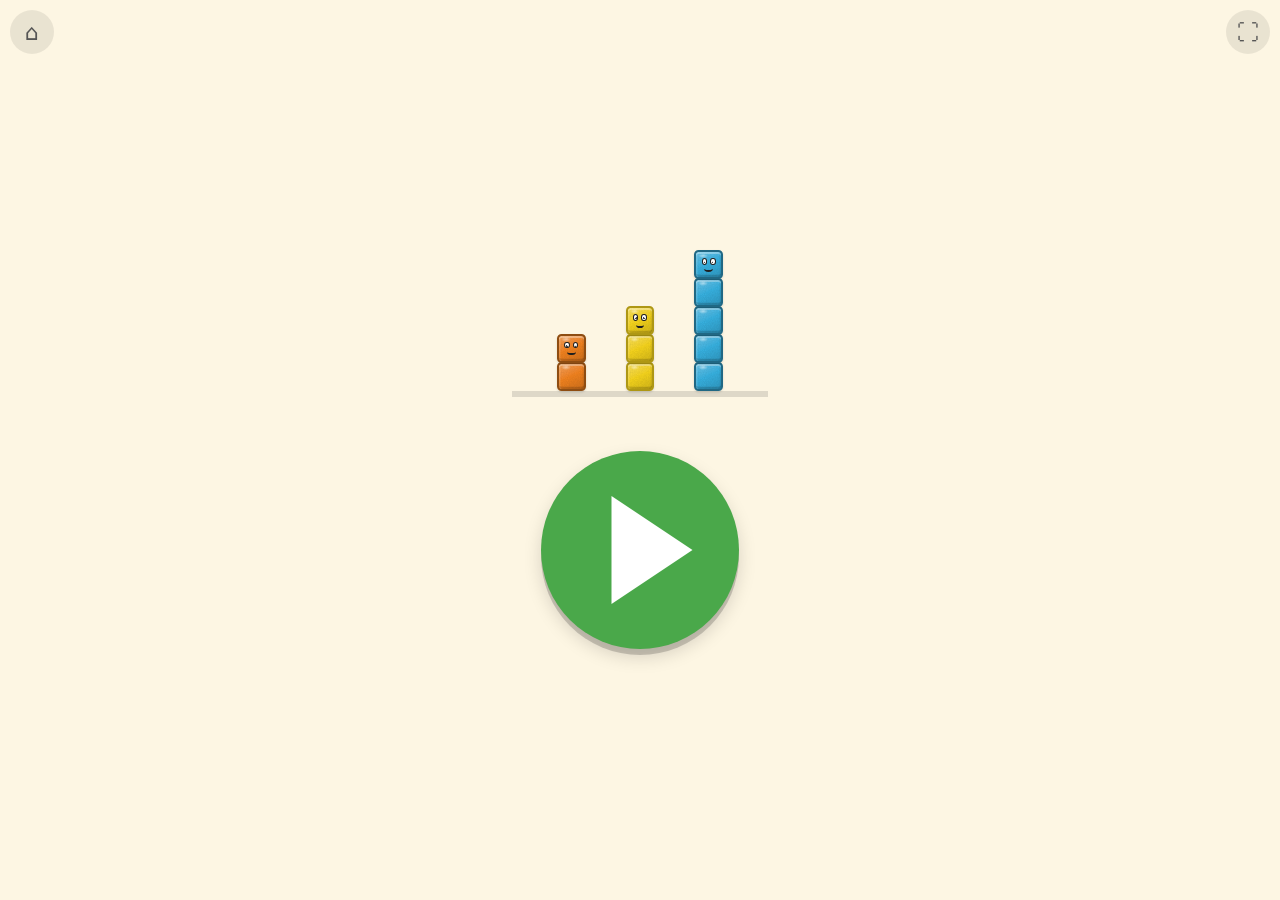
==== add-up/index.html @ dce66f4c "Add up game" ====
<!doctype html>
<html lang="en">
<head>
  <meta charset="utf-8">
  <meta name="viewport" content="width=device-width, initial-scale=1, maximum-scale=1, user-scalable=no">
  <title>Add Up</title>
  <link rel="preconnect" href="https://fonts.googleapis.com">
  <link href="https://fonts.googleapis.com/css2?family=Fredoka:wght@500;700&display=swap" rel="stylesheet">
  <link rel="stylesheet" href="../shared/base.css">
  <link rel="stylesheet" href="../shared/blocks.css">
  <style>
    .app {
      height: 100%;
      display: grid;
      grid-template-rows: 1fr auto;
      padding: 2vmin 3vmin 3vmin;
      min-height: 0;
    }

    /* ---------- Stage: speaker on the left, the sum in the middle ---------- */
    .stage {
      display: grid;
      grid-template-columns: 20vmin 1fr;
      align-items: center;
      min-height: 0;
    }
    .replay {
      width: 16vmin;
      height: 16vmin;
      border-radius: 50%;
      background: #f5841f;
      box-shadow: 0 6px 0 rgba(0,0,0,0.18), 0 8px 18px rgba(0,0,0,0.15);
      display: flex;
      align-items: center;
      justify-content: center;
      transition: transform 0.08s;
    }
    .replay:active { transform: translateY(4px); box-shadow: 0 2px 0 rgba(0,0,0,0.18); }
    .replay svg { width: 55%; height: 55%; fill: white; }
    .replay.pulse { animation: pulse 1.2s ease-in-out infinite; }

    /* A + B = ?   Each operand is a slot: its tower above, its numeral below. */
    .eq {
      height: 100%;
      min-height: 0;
      display: flex;
      align-items: stretch;
      justify-content: center;
      gap: 3vmin;
      padding-top: 2vmin;
    }
    .slot {
      display: flex;
      flex-direction: column;
      align-items: center;
      justify-content: flex-end;
      min-width: 14vmin;
    }
    .slot .tower {
      border-bottom: 5px solid rgba(0,0,0,0.12);
      transform-origin: bottom center;
    }
    .slot .tower.celebrate { animation: wiggle 0.7s ease-in-out; }
    .slot .tower.celebrate .mouth { height: 22%; background: var(--ink); }
    .slot .n {
      --c: #999;
      font-size: 10vmin;
      font-weight: 700;
      line-height: 1;
      margin-top: 1.2vmin;
      color: var(--c);
      -webkit-text-stroke: 0.35vmin rgba(0,0,0,0.4);
    }
    .op {
      align-self: center;
      font-size: 12vmin;
      font-weight: 700;
      color: #9a9a9a;
      line-height: 1;
      transition: opacity 0.3s;
    }
    .gone { visibility: hidden; }
    .answer {
      align-self: center;
      width: 20vmin;
      height: 20vmin;
      border-radius: 4vmin;
      border: 1vmin dashed rgba(0,0,0,0.25);
      display: flex;
      align-items: center;
      justify-content: center;
      font-size: 13vmin;
      font-weight: 700;
      color: #b5b5b5;
    }
    .answer.solved {
      --c: #999;
      border-style: solid;
      border-color: var(--c);
      background: white;
      color: var(--c);
      -webkit-text-stroke: 0.35vmin rgba(0,0,0,0.4);
      animation: found 0.55s cubic-bezier(.3,1.6,.5,1);
    }

    /* Level 3, numbers only: big numerals, towers hidden until a hint. */
    .eq.numerals:not(.reveal) .slot .tower { display: none; }
    .eq.numerals:not(.reveal) .slot { justify-content: center; }
    .eq.numerals:not(.reveal) .slot .n { font-size: 26vmin; margin-top: 0; }

    /* Take-away: the number taken away is a numeral only, centred like the signs. */
    .eq.take #slotB { justify-content: center; }
    .eq.take #slotB .tower { display: none; }
    .eq.take #slotB .n { font-size: 16vmin; margin-top: 0; }

    /* Take-away: the blocks that leave turn into dashed ghosts. */
    .slot .block.ghost {
      border: 3px dashed rgba(0,0,0,0.25);
      background: transparent;
      box-shadow: none;
    }
    .slot .block.ghost::before { display: none; }
    .slot .block.leaving { animation: pop-off 0.32s ease-in; }

    /* ---------- Answer tiles ---------- */
    .tiles {
      display: flex;
      gap: 3vmin;
      justify-content: center;
      padding-top: 2vmin;
    }
    .tile {
      --c: #999;
      width: 19vmin;
      height: 19vmin;
      border-radius: 3.5vmin;
      background: var(--c);
      border: 1vmin solid transparent;
      color: white;
      font-size: 12vmin;
      font-weight: 700;
      line-height: 1;
      text-shadow: 0 0.5vmin 0 rgba(0,0,0,0.3);
      box-shadow: 0 1vmin 0 rgba(0,0,0,0.18), 0 1.2vmin 2.4vmin rgba(0,0,0,0.12);
      display: flex;
      align-items: center;
      justify-content: center;
      transition: transform 0.12s, opacity 0.4s, box-shadow 0.12s;
    }
    .tile:active { transform: translateY(0.6vmin); box-shadow: 0 0.4vmin 0 rgba(0,0,0,0.18); }
    .tile.light { color: #333; text-shadow: 0 0.3vmin 0 rgba(255,255,255,0.6); }
    .tile.teen { background: #f7f7f7; }
    .tile.rainbow { background: linear-gradient(135deg,#e4322b,#f5841f,#f9d71c,#4aa84a,#37b3e3,#5c3ba6,#9b4dcf); }
    .tile.wrong { animation: shake 0.45s ease-in-out; }
    .tile.dim { opacity: 0.25; pointer-events: none; }
    .tile.nudge { animation: nudge 0.9s ease-in-out infinite; }
    .tile.right { animation: found 0.55s cubic-bezier(.3,1.6,.5,1) forwards; pointer-events: none; }
    .tiles.locked .tile { pointer-events: none; }

    /* ---------- Start / end-of-set overlay ---------- */
    .party {
      position: fixed;
      inset: 0;
      background: var(--bg);
      display: none;
      flex-direction: column;
      align-items: center;
      justify-content: center;
      gap: 6vmin;
      z-index: 20;
    }
    .party.show { display: flex; }
    .party .lineup {
      display: flex;
      align-items: flex-end;
      gap: 2.5vmin;
      border-bottom: 6px solid rgba(0,0,0,0.12);
      padding: 0 4vmin;
      max-width: 94vw;
    }
    .party .lineup .tower { animation: hop 0.9s ease-in-out infinite; transform-origin: bottom center; }
    .play {
      width: 22vmin;
      height: 22vmin;
      border-radius: 50%;
      background: #4aa84a;
      box-shadow: 0 6px 0 rgba(0,0,0,0.18), 0 8px 18px rgba(0,0,0,0.15);
      position: relative;
    }
    .play::after {
      content: '';
      position: absolute;
      left: 56%;
      top: 50%;
      transform: translate(-50%, -50%);
      border-left: 9vmin solid white;
      border-top: 6vmin solid transparent;
      border-bottom: 6vmin solid transparent;
    }
    .play:active { transform: translateY(4px); box-shadow: 0 2px 0 rgba(0,0,0,0.18); }

    @keyframes found {
      0%   { transform: scale(1); }
      45%  { transform: scale(1.2) rotate(-3deg); }
      70%  { transform: scale(1.05) rotate(2deg); }
      100% { transform: scale(1.08) rotate(0); }
    }
    @keyframes shake {
      0%, 100% { transform: translateX(0); }
      20% { transform: translateX(-2vmin) rotate(-3deg); }
      40% { transform: translateX(2vmin) rotate(3deg); }
      60% { transform: translateX(-1.5vmin) rotate(-2deg); }
      80% { transform: translateX(1.5vmin) rotate(2deg); }
    }
    @keyframes nudge {
      0%, 100% { transform: translateY(0) scale(1); }
      50% { transform: translateY(-1.5vmin) scale(1.04); }
    }
    @keyframes pulse {
      0%, 100% { transform: scale(1); }
      50% { transform: scale(1.08); }
    }
    @keyframes wiggle {
      0%, 100% { transform: rotate(0); }
      20% { transform: rotate(-4deg) translateY(-6px); }
      40% { transform: rotate(4deg) translateY(-10px); }
      60% { transform: rotate(-3deg) translateY(-6px); }
      80% { transform: rotate(3deg) translateY(-2px); }
    }
    @keyframes hop {
      0%, 100% { transform: translateY(0); }
      30% { transform: translateY(-2vmin) scaleY(1.05); }
      50% { transform: translateY(0) scaleY(0.95); }
    }
    @keyframes pop-off {
      0%   { transform: translateY(0) scale(1); opacity: 1; }
      100% { transform: translateY(calc(var(--b) * -0.8)) scale(0.4); opacity: 0; }
    }

    @media (orientation: portrait) {
      .stage { grid-template-columns: 1fr; grid-template-rows: auto 1fr; justify-items: center; }
      .tiles { flex-wrap: wrap; }
    }
  </style>
</head>
<body>
  <a class="corner-btn home" href="../index.html" aria-label="Home">&#8962;</a>
  <button class="corner-btn fullscreen" id="fsBtn" aria-label="Fullscreen">&#x26F6;</button>

  <div class="app">
    <div class="stage">
      <button class="replay" id="replayBtn" aria-label="Say it again">
        <svg viewBox="0 0 24 24" aria-hidden="true">
          <path d="M3 9v6h4l5 4V5L7 9H3zm13.5 3c0-1.8-1-3.3-2.5-4v8c1.5-.7 2.5-2.2 2.5-4zM14 3.2v2.1c2.9.9 5 3.5 5 6.7s-2.1 5.8-5 6.7v2.1c4-.9 7-4.5 7-8.8s-3-7.9-7-8.8z"/>
        </svg>
      </button>
      <div class="eq" id="eq">
        <div class="slot" id="slotA"><div class="tower" id="towerA"></div><div class="n" id="nA"></div></div>
        <div class="op" id="op">+</div>
        <div class="slot" id="slotB"><div class="tower" id="towerB"></div><div class="n" id="nB"></div></div>
        <div class="op" id="eqSign">=</div>
        <div class="answer" id="answer">?</div>
      </div>
    </div>
    <div class="tiles" id="tiles"></div>
  </div>

  <div class="party" id="party">
    <div class="lineup" id="lineup"></div>
    <button class="play" id="playBtn" aria-label="Play"></button>
  </div>

  <script src="../shared/blocks.js"></script>
  <script src="../shared/audio.js"></script>
  <script src="../shared/progress.js"></script>
  <script src="../shared/tap.js"></script>
  <script src="../shared/fx.js"></script>
  <script src="../shared/count.js"></script>
  <script>
    (function () {
      const GAME = 'add-up';
      const MAX_LEVEL = 4;
      const CLEAN_ROUNDS_TO_ADVANCE = 5;
      const ROUNDS_PER_SET = 5;
      const IDLE_MS = 10000;
      const CHEERS = ['Yes!', 'Hooray!', "That's it!", 'Wow!', 'Super!', 'You got it!'];

      const $ = id => document.getElementById(id);
      const eqEl = $('eq'), towerA = $('towerA'), towerB = $('towerB'), nA = $('nA'), nB = $('nB');
      const slotB = $('slotB'), opEl = $('op'), answerEl = $('answer');
      const tilesEl = $('tiles'), replayBtn = $('replayBtn');
      const partyEl = $('party'), lineupEl = $('lineup'), playBtn = $('playBtn');
      const params = new URLSearchParams(location.search);
      // Dev conveniences: ?level=3 forces a level; ?demo=fresh|hint|done|party freezes a state.
      const demo = params.get('demo');
      const forcedLevel = parseInt(params.get('level'), 10);

      // Levels: 1 add, totals to 10, with blocks   2 add, totals 11-20, with blocks
      //         3 add, totals to 10, numbers only   4 take away, from up to 10
      let level = 1;
      let a = 0, b = 0, answer = 0;
      let lastKey = '';
      let locked = true;
      let wrongTaps = 0;
      let roundsDone = 0;
      let solved = [];
      let runId = 0;
      let promptId = 0;
      let idleTimer = null;
      let idleRepeats = 0;

      const W = n => Blocks.WORDS[n];
      const isTake = () => level === 4;

      // ---- Problems ----
      function problemPool(lvl) {
        const pool = [];
        if (lvl === 1 || lvl === 3) {
          for (let x = 1; x <= 9; x++) for (let y = 1; x + y <= 10; y++) pool.push(x + '+' + y);
        } else if (lvl === 2) {
          for (let x = 2; x <= 10; x++) for (let y = 1; y <= 10; y++) if (x + y >= 11 && x + y <= 20) pool.push(x + '+' + y);
        } else {
          for (let x = 3; x <= 10; x++) for (let y = 1; y < x; y++) pool.push(x + '-' + y);
        }
        return pool;
      }

      function planRound() {
        level = Number.isFinite(forcedLevel) ? forcedLevel : Progress.getLevel(GAME);
        level = Math.max(1, Math.min(MAX_LEVEL, level));
        // A shuffled bag: every problem comes up once before any repeats.
        const key = Progress.pickTarget(problemPool(level), lastKey, () => 1);
        lastKey = key;
        const take = key.indexOf('-') > 0;
        const [x, y] = key.split(take ? '-' : '+').map(Number);
        a = x; b = y;
        answer = take ? a - b : a + b;
      }

      function shuffle(arr) {
        for (let i = arr.length - 1; i > 0; i--) {
          const j = Math.floor(Math.random() * (i + 1));
          [arr[i], arr[j]] = [arr[j], arr[i]];
        }
        return arr;
      }

      // Distractors: a neighbour of the answer, the classic slip of answering
      // with one of the numbers in the question, then random fill.
      function pickChoices() {
        const top = level === 2 ? 20 : 10;
        const ok = n => n >= 1 && n <= top && n !== answer;
        const picks = new Set();
        const nb = shuffle([answer - 1, answer + 1].filter(ok));
        if (nb.length) picks.add(nb[0]);
        const slip = shuffle([a, b].filter(ok));
        if (slip.length) picks.add(slip[0]);
        const lo = Math.max(1, answer - 4), hi = Math.min(top, answer + 4);
        const fill = [];
        for (let i = lo; i <= hi; i++) if (ok(i) && !picks.has(i)) fill.push(i);
        shuffle(fill).forEach(n => { if (picks.size < 3) picks.add(n); });
        for (let i = 1; picks.size < 3 && i <= top; i++) if (ok(i)) picks.add(i);
        return shuffle([answer, ...picks]);
      }

      // ---- Speech ----
      function questionText() {
        return isTake()
          ? W(a) + ' take away ' + W(b) + '. How many are left?'
          : W(a) + ' and ' + W(b) + ' make how many?';
      }
      function answerText() {
        return isTake()
          ? W(a) + ' take away ' + W(b) + ' is ' + W(answer) + '!'
          : W(a) + ' and ' + W(b) + ' make ' + Blocks.phrase(answer);
      }

      function prompt(prefix, text) {
        const id = ++promptId;
        replayBtn.classList.add('pulse');
        GameAudio.say((prefix || '') + (text || questionText()), {
          onEnd: () => { if (id === promptId) replayBtn.classList.remove('pulse'); }
        });
        armIdle();
      }

      function armIdle() {
        clearTimeout(idleTimer);
        if (locked) return;
        idleTimer = setTimeout(() => {
          if (locked || idleRepeats >= 3) return;
          idleRepeats++;
          if (idleRepeats >= 2) helpMore();
          else prompt();
        }, IDLE_MS);
      }

      // ---- Drawing ----
      function setNumeral(el, n) {
        el.textContent = n;
        el.style.setProperty('--c', n === 10 ? '#8c8c8c' : n > 10 ? Blocks.onesColor(n) || '#8c8c8c' : Blocks.numberColor(n));
      }

      // One block size for the whole round, so nothing jumps when towers merge.
      function fitBlocks() {
        const tallest = isTake() ? a : Math.min(answer, 10);
        const room = eqEl.clientHeight - nA.offsetHeight - 40;
        const width = eqEl.clientWidth / 9;
        const size = Math.max(14, Math.min(room / (tallest + 0.6), width, 64));
        eqEl.style.setProperty('--b', size + 'px');
      }

      // Take-away: draw `total` blocks in total's colours, the top ones as ghosts.
      function renderWithGhosts(el, total, keep) {
        el.innerHTML = '';
        const col = document.createElement('div');
        col.className = 'col';
        for (let r = 0; r < total; r++) {
          const block = document.createElement('div');
          block.className = 'block';
          if (r < keep) {
            const c = Blocks.blockColor(total, r);
            block.style.setProperty('--c', c);
            if (Blocks.isLight(c)) block.classList.add('light');
            if (r === keep - 1) block.appendChild(makeFace());
          } else {
            block.classList.add('ghost');
          }
          col.appendChild(block);
        }
        el.appendChild(col);
      }

      function makeFace() {
        const face = document.createElement('div');
        face.className = 'face';
        face.innerHTML =
          '<div class="eye left"><div class="pupil"></div></div>' +
          '<div class="eye right"><div class="pupil"></div></div>' +
          '<div class="mouth"></div>';
        return face;
      }

      function styleTile(tile, n) {
        tile.className = 'tile';
        if (n === 7) tile.classList.add('rainbow');
        else if (n > 10) {
          tile.classList.add('teen', 'light');
          tile.style.borderColor = n === 20 ? '#8c8c8c' : Blocks.numberColor(n - 10);
        } else {
          const c = Blocks.numberColor(n);
          tile.style.setProperty('--c', c);
          if (Blocks.isLight(c)) tile.classList.add('light');
        }
      }

      function renderTiles() {
        tilesEl.innerHTML = '';
        tilesEl.classList.remove('locked');
        pickChoices().forEach(n => {
          const tile = document.createElement('button');
          styleTile(tile, n);
          tile.textContent = n;
          tile.dataset.n = n;
          Tap.on(tile, () => { GameAudio.unlock(); onTap(tile, n); });
          tilesEl.appendChild(tile);
        });
      }

      function lockTiles(on) {
        locked = on;
        tilesEl.classList.toggle('locked', on);
      }

      // ---- Round flow ----
      function newRound(prefix) {
        const run = ++runId;
        planRound();
        wrongTaps = 0;
        idleRepeats = 0;
        clearTimeout(idleTimer);

        // reset the stage
        [slotB, opEl].forEach(el => el.classList.remove('gone'));
        towerB.getAnimations().forEach(an => an.cancel());
        eqEl.classList.toggle('numerals', level === 3);
        eqEl.classList.toggle('take', isTake());
        eqEl.classList.remove('reveal');
        opEl.textContent = isTake() ? '−' : '+';
        answerEl.className = 'answer';
        answerEl.textContent = '?';
        setNumeral(nA, a);
        setNumeral(nB, b);
        fitBlocks();
        Blocks.render(towerA, a);
        if (isTake()) {
          towerB.innerHTML = '';              // the number taken away is shown as a numeral only
        } else {
          Blocks.render(towerB, b);
        }
        renderTiles();

        if (!isTake()) {
          lockTiles(false);
          prompt(prefix);
          return;
        }

        // Take-away: say it, then the blocks leave one at a time while she counts them off.
        lockTiles(true);
        GameAudio.say((prefix || '') + W(a) + '. Take away ' + W(b) + '!', {
          onDone: () => takeAwayStep(run, 1)
        });
      }

      function takeAwayStep(run, i) {
        if (run !== runId) return;
        if (i > b) {
          setTimeout(() => {
            if (run !== runId) return;
            lockTiles(false);
            prompt('', 'How many are left?');
          }, 300);
          return;
        }
        const blocks = towerA.querySelectorAll('.block');
        const leaving = blocks[a - i];
        leaving.classList.add('leaving');
        GameAudio.unpop(a - i);
        setTimeout(() => {
          if (run !== runId) return;
          renderWithGhosts(towerA, a, a - i);
          GameAudio.say(W(i), { onDone: () => setTimeout(() => takeAwayStep(run, i + 1), 150) });
        }, 300);
      }

      // ---- Answers ----
      function onTap(tile, n) {
        if (locked) return;
        clearTimeout(idleTimer);

        if (n === answer) {
          lockTiles(true);
          const run = ++runId;
          promptId++;
          replayBtn.classList.remove('pulse');
          tile.classList.add('right');
          tilesEl.querySelectorAll('.tile').forEach(t => { if (t !== tile) t.classList.add('dim'); });
          Progress.recordLevelRound(GAME, wrongTaps === 0, CLEAN_ROUNDS_TO_ADVANCE, MAX_LEVEL);
          solved.push(answer);
          if (isTake()) finishTake(run);
          else merge(run);
          return;
        }

        wrongTaps++;
        tile.classList.remove('wrong');
        void tile.offsetWidth;
        tile.classList.add('wrong');
        const fadeRun = runId;
        setTimeout(() => { if (fadeRun === runId) tile.classList.add('dim'); }, 450);
        GameAudio.nope();

        if (wrongTaps === 1) {
          if (level === 3) {
            eqEl.classList.add('reveal');      // numbers only: show the blocks behind them
            fitBlocks();
            prompt("That's " + W(n) + '. Look at the blocks! ');
          } else {
            prompt("That's " + W(n) + '. Count the blocks! ');
          }
        } else {
          helpMore("That's " + W(n) + ". Let's count!");
        }
      }

      // Count the blocks together, then point at the answer.
      function helpMore(intro) {
        if (level === 3) { eqEl.classList.add('reveal'); fitBlocks(); }
        const run = runId;
        lockTiles(true);
        clearTimeout(idleTimer);
        const blocks = isTake()
          ? towerA.querySelectorAll('.block:not(.ghost)')
          : Array.from(towerA.querySelectorAll('.block')).concat(Array.from(towerB.querySelectorAll('.block')));
        const go = () => Count.along(blocks, {
          alive: () => run === runId,
          onDone: () => {
            lockTiles(false);
            const t = tilesEl.querySelector('[data-n="' + answer + '"]');
            if (t) t.classList.add('nudge');
            prompt('', 'Find ' + W(answer) + '!');
          }
        });
        if (intro) GameAudio.say(intro, { onDone: () => { if (run === runId) go(); } });
        else go();
      }

      // The Numberblocks moment: B hops onto A and they become one number.
      function merge(run) {
        if (level === 3) { eqEl.classList.add('reveal'); fitBlocks(); }
        // Measuring forces layout, so a just-revealed tower is already placed.
        // A timer rather than requestAnimationFrame, which a throttled tab can hold back.
        setTimeout(() => {
          if (run !== runId) return;
          const ra = towerA.getBoundingClientRect();
          const rb = towerB.getBoundingClientRect();
          const size = parseFloat(getComputedStyle(eqEl).getPropertyValue('--b')) || 40;
          // Up to ten, B lands on A's head. Past ten it would leave the screen,
          // so it lands beside A instead and the pair regroups as ten and some.
          const onTop = answer <= 10;
          const dx = onTop ? (ra.left + ra.width / 2) - (rb.left + rb.width / 2) : (ra.right + size * 0.1) - rb.left;
          const dy = onTop ? (ra.top - rb.bottom + 5) : 0;
          const lift = Math.max(size * 2.5, 80);
          GameAudio.pop(answer);
          opEl.classList.add('gone');
          const hop = towerB.animate([
            { transform: 'translate(0, 0)' },
            { transform: 'translate(' + dx * 0.5 + 'px, ' + (Math.min(dy, 0) - lift) + 'px)', offset: 0.5 },
            { transform: 'translate(' + dx + 'px, ' + dy + 'px)' }
          ], { duration: 650, easing: 'ease-in-out', fill: 'forwards' });
          // Land when the hop finishes, or after its duration if the finish event never comes.
          let landed = false;
          const land = () => {
            if (landed || run !== runId) return;
            landed = true;
            slotB.classList.add('gone');
            Blocks.render(towerA, answer);
            setNumeral(nA, answer);
            towerA.classList.remove('celebrate');
            void towerA.offsetWidth;
            towerA.classList.add('celebrate');
            setTimeout(() => towerA.classList.remove('celebrate'), 800);
            celebrate(run);
          };
          hop.onfinish = land;
          setTimeout(land, 720);
        }, 30);
      }

      function finishTake(run) {
        Blocks.render(towerA, answer);        // what is left becomes its own number
        setNumeral(nA, a);
        towerA.classList.add('celebrate');
        setTimeout(() => towerA.classList.remove('celebrate'), 800);
        celebrate(run);
      }

      function celebrate(run) {
        answerEl.className = 'answer solved';
        answerEl.textContent = answer;
        answerEl.style.setProperty('--c', answer === 10 ? '#8c8c8c' : answer > 10 ? Blocks.onesColor(answer) || '#8c8c8c' : Blocks.numberColor(answer));
        GameAudio.chime();
        FX.burstFrom(towerA, { spread: 260 });
        const cheer = CHEERS[Math.floor(Math.random() * CHEERS.length)];
        GameAudio.say(cheer + ' ' + answerText(), {
          onDone: () => setTimeout(() => { if (run === runId) nextRound(); }, 800)
        });
      }

      function nextRound() {
        if (demo) return;
        roundsDone++;
        if (roundsDone >= ROUNDS_PER_SET) { endSet(); return; }
        newRound();
      }

      // ---- Start / end of set ----
      function lineup(numbers) {
        lineupEl.innerHTML = '';
        const cols = numbers.reduce((s, n) => s + Blocks.columns(n).length, 0);
        const size = Math.max(1.5, Math.min(3.2, 70 / (Math.max(cols, 1) * 1.45)));
        numbers.forEach((n, i) => {
          const t = document.createElement('div');
          t.className = 'tower';
          t.style.setProperty('--b', size + 'vmin');
          t.style.animationDelay = (i * 0.12) + 's';
          Blocks.render(t, n);
          lineupEl.appendChild(t);
        });
      }

      function endSet() {
        lockTiles(true);
        clearTimeout(idleTimer);
        const up = Progress.takeLevelUp(GAME);
        lineup(solved);
        partyEl.classList.add('show');
        GameAudio.chime();
        setTimeout(() => GameAudio.chime(), 350);
        const cx = window.innerWidth / 2, cy = window.innerHeight * 0.38;
        FX.burst(cx - window.innerWidth * 0.18, cy, { count: 40, spread: 320 });
        setTimeout(() => FX.burst(cx + window.innerWidth * 0.18, cy, { count: 40, spread: 320 }), 300);
        setTimeout(() => FX.burst(cx, cy - 40, { count: 50, spread: 400 }), 700);
        const next = {
          2: 'Next time, bigger numbers!',
          3: 'Next time, just the numbers. You can do it!',
          4: 'Next time, some blocks go away!'
        }[up];
        GameAudio.say('You did them all!' + (next ? ' ' + next : ''));
      }

      function startSet(prefix) {
        partyEl.classList.remove('show');
        roundsDone = 0;
        solved = [];
        newRound(prefix);
      }

      function showStart() {
        lineup([2, 3, 5]);
        partyEl.classList.add('show');
      }

      // ---- Wire up ----
      let started = false;
      Tap.on(playBtn, () => {
        GameAudio.unlock();
        startSet(started ? '' : "Let's add some numbers! ");
        started = true;
      });
      Tap.on(replayBtn, () => {
        if (locked) return;
        GameAudio.unlock();
        prompt();
      });
      $('fsBtn').addEventListener('click', () => {
        const el = document.documentElement;
        if (el.requestFullscreen) el.requestFullscreen().catch(() => {});
      });
      window.addEventListener('resize', () => { if (a) fitBlocks(); });
      document.addEventListener('contextmenu', e => e.preventDefault());

      GameAudio.ready(() => {
        showStart();
        if (!demo) return;
        startSet('');
        if (demo === 'hint') {
          const wrong = Array.from(tilesEl.querySelectorAll('.tile')).find(t => Number(t.dataset.n) !== answer);
          if (wrong) { locked = false; onTap(wrong, Number(wrong.dataset.n)); }
        } else if (demo === 'done') {
          const right = tilesEl.querySelector('[data-n="' + answer + '"]');
          locked = false;
          if (right) onTap(right, answer);
        } else if (demo === 'party') {
          solved = [5, 8, 13, 4, 10];
          endSet();
        }
      });
    })();
  </script>
</body>
</html>
---- shared/base.css ----
/* Shared base styles for ryn-games: touch-first, no text selection, no zoom. */
:root {
  --bg: #fdf6e3;
  --ink: #2b2b2b;
  --font: "Fredoka", "Segoe UI Rounded", "Arial Rounded MT Bold", "Comic Sans MS", system-ui, sans-serif;
}

* { box-sizing: border-box; }

html, body {
  margin: 0;
  padding: 0;
  height: 100%;
  overflow: hidden;
  background: var(--bg);
  color: var(--ink);
  font-family: var(--font);
  touch-action: manipulation;
  -webkit-user-select: none;
  user-select: none;
  -webkit-tap-highlight-color: transparent;
  -webkit-touch-callout: none;
}

button {
  font-family: inherit;
  border: none;
  cursor: pointer;
  touch-action: manipulation;
  -webkit-user-select: none;
  user-select: none;
}

button:focus { outline: none; }

/* Small corner controls meant for a grown-up: house (home) and fullscreen. */
.corner-btn {
  position: fixed;
  top: 10px;
  width: 44px;
  height: 44px;
  border-radius: 50%;
  background: rgba(0, 0, 0, 0.08);
  color: #555;
  font-size: 22px;
  display: flex;
  align-items: center;
  justify-content: center;
  z-index: 50;
  text-decoration: none;
}
.corner-btn:active { background: rgba(0, 0, 0, 0.18); }
.corner-btn.home { left: 10px; }
.corner-btn.fullscreen { right: 10px; }
:fullscreen .corner-btn.fullscreen { display: none; }
---- shared/blocks.css ----
/*
 * Shared block styles for ryn-games. Pair with shared/blocks.js.
 * Set --b (block size) on a container; everything scales from it.
 *
 * Each block is a polished toy cube seen face-on: a soft diagonal gradient,
 * a beveled edge, a glossy highlight in the top corner and a faint grain,
 * all derived from the block's base color in --c.
 */
.tower {
  display: flex;
  align-items: flex-end;
  gap: calc(var(--b) * 0.16);
  padding: 0 calc(var(--b) * 0.3);
  min-width: calc(var(--b) * 1.6);
  min-height: calc(var(--b) * 0.5);
}

.col {
  display: flex;
  flex-direction: column-reverse;
}

.block {
  --c: #999;
  position: relative;
  width: var(--b);
  height: var(--b);
  border-radius: calc(var(--b) * 0.16);
  /* plain look first, so an older Chrome without color-mix() still shows solid blocks */
  border: 2px solid rgba(0, 0, 0, 0.35);
  background: var(--c);
  margin-top: calc(var(--b) * -0.03);  /* slight overlap so the stack reads as one body */
  box-shadow:
    inset 0 calc(var(--b) * 0.07) 0 rgba(255, 255, 255, 0.32),   /* top bevel */
    inset calc(var(--b) * 0.05) 0 0 rgba(255, 255, 255, 0.14),   /* left bevel */
    inset 0 calc(var(--b) * -0.08) 0 rgba(0, 0, 0, 0.16),        /* bottom bevel */
    inset calc(var(--b) * -0.05) 0 0 rgba(0, 0, 0, 0.08),        /* right bevel */
    0 calc(var(--b) * 0.04) calc(var(--b) * 0.08) rgba(0, 0, 0, 0.14); /* lift */
}
/* glossy highlight in the top-left corner */
.block::before {
  content: '';
  position: absolute;
  left: 8%;
  top: 5%;
  width: 40%;
  height: 20%;
  border-radius: 50%;
  background: radial-gradient(ellipse at 50% 45%, rgba(255, 255, 255, 0.5), rgba(255, 255, 255, 0) 72%);
  pointer-events: none;
}
@supports (color: color-mix(in srgb, red, blue)) {
  .block {
    --edge: color-mix(in srgb, var(--c), black 42%);
    --hi: color-mix(in srgb, var(--c), white 26%);
    --lo: color-mix(in srgb, var(--c), black 14%);
    border-color: var(--edge);
    background:
      /* faint grain so the surface is not dead flat */
      url("data:image/svg+xml;utf8,<svg xmlns='http://www.w3.org/2000/svg' width='96' height='96'><filter id='n'><feTurbulence type='fractalNoise' baseFrequency='0.85' numOctaves='2' stitchTiles='stitch'/><feColorMatrix values='0 0 0 0 0  0 0 0 0 0  0 0 0 0 0  0 0 0 0.10 0'/></filter><rect width='100%' height='100%' filter='url(%23n)'/></svg>"),
      linear-gradient(155deg, var(--hi) 0%, var(--c) 48%, var(--lo) 100%);
  }
  .block.light {
    --edge: color-mix(in srgb, var(--c), black 30%);
  }
}
.block.pop { animation: block-popin 0.3s cubic-bezier(.3, 1.6, .5, 1); }
/* the block being counted aloud (shared/count.js) */
.block.lit {
  z-index: 2;
  transform: scale(1.12);
  box-shadow: 0 0 0 calc(var(--b) * 0.08) #fff, 0 0 calc(var(--b) * 0.35) calc(var(--b) * 0.1) rgba(255, 200, 0, 0.9);
  transition: transform 0.12s;
}
.block.ghost {
  background: transparent;
  border: 3px dashed rgba(0, 0, 0, 0.18);
  box-shadow: none;
}
.block.ghost::before { display: none; }

/* ---------- Face on the top block ---------- */
/* Proportions are percentages of the block, line weights scale with --b,
   so the face reads the same at 40px and at 300px. */
.face {
  position: absolute;
  inset: 0;
  z-index: 1;
  --ink: #1f1f1f;
  --line: max(1px, calc(var(--b) * 0.012));
}
.eye {
  position: absolute;
  top: 24%;
  width: 22%;
  height: 26%;              /* slightly taller than wide */
  background: white;
  border-radius: 50%;
  border: var(--line) solid var(--ink);
}
.eye.left { left: 22%; }
.eye.right { right: 22%; }
.pupil {
  position: absolute;
  left: 30%;
  top: 36%;                 /* pupils sit a touch low and inward: friendly, not startled */
  width: 46%;
  height: 46%;
  background: var(--ink);
  border-radius: 50%;
}
.eye.right .pupil { left: 24%; }
/* teens: the ten glances at its ones column, a quiet nudge toward "ten and some" */
.tower.teen .pupil { left: 44%; }
.tower.teen .eye.right .pupil { left: 40%; }
.pupil::after {
  content: '';
  position: absolute;
  left: 18%;
  top: 14%;
  width: 32%;
  height: 32%;
  border-radius: 50%;
  background: rgba(255, 255, 255, 0.9);
}
/* a simple smile: the bottom edge of a flattened ellipse */
.mouth {
  position: absolute;
  left: 32%;
  right: 32%;
  bottom: 22%;
  height: 14%;
  border-bottom: max(2px, calc(var(--b) * 0.045)) solid var(--ink);
  border-radius: 0 0 50% 50% / 0 0 100% 100%;
}

@keyframes block-popin {
  0%   { transform: scale(0.2); }
  100% { transform: scale(1); }
}
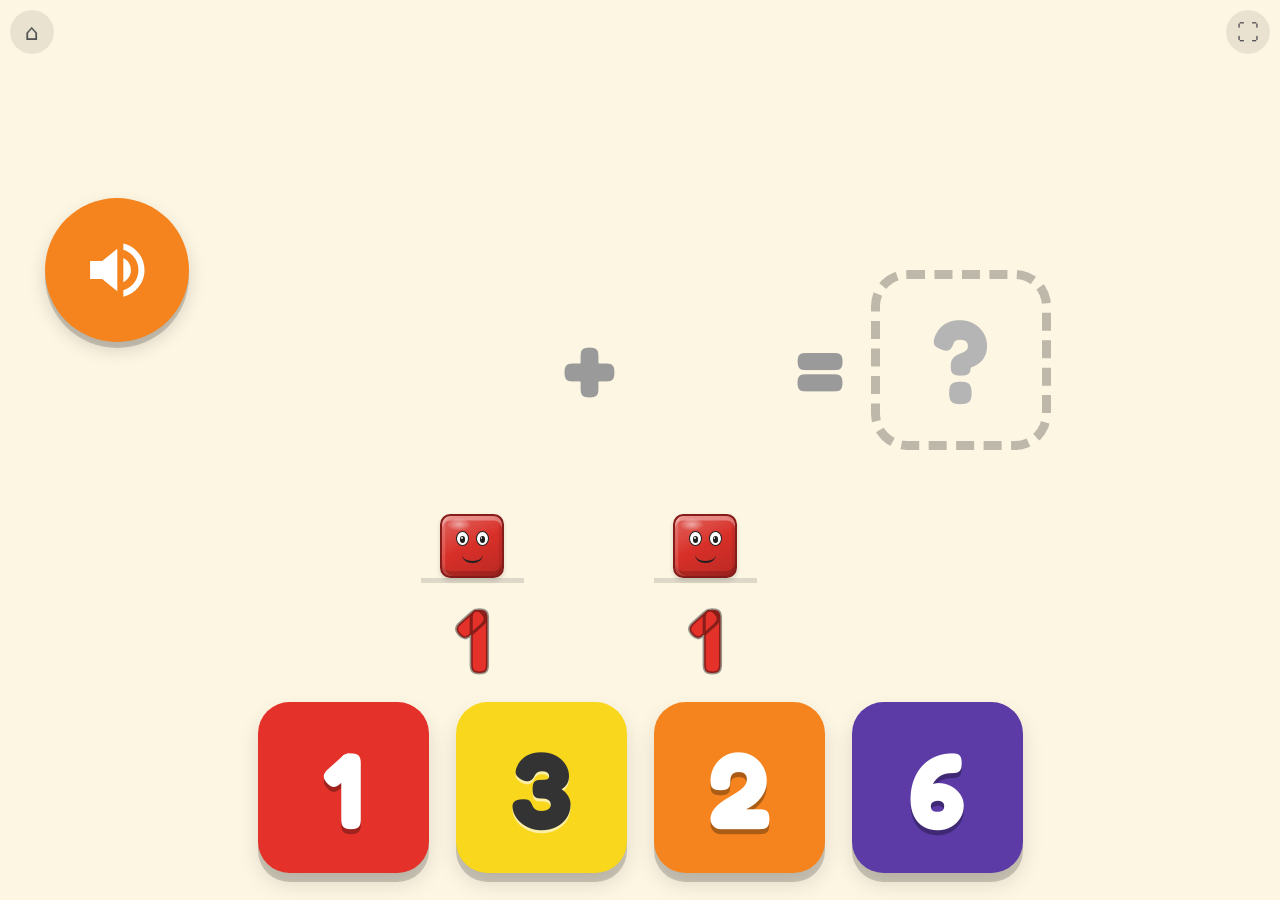
==== commit ce943708: "More small tweaks" ====
--- a/add-up/index.html
+++ b/add-up/index.html
@@ -39,6 +39,31 @@
     .replay svg { width: 55%; height: 55%; fill: white; }
     .replay.pulse { animation: pulse 1.2s ease-in-out infinite; }
 
+    /* Left column: the speaker, and under it a "count with me" button that
+       appears once she might want help. Help is always her choice: the game
+       never starts counting on its own, and the tiles stay live while it counts. */
+    .side { display: flex; flex-direction: column; align-items: center; gap: 4vmin; }
+    .helpcount {
+      width: 14vmin;
+      height: 14vmin;
+      border-radius: 50%;
+      background: #37b3e3;
+      color: white;
+      font-size: 5vmin;
+      font-weight: 700;
+      letter-spacing: -0.2vmin;
+      text-shadow: 0 0.3vmin 0 rgba(0,0,0,0.25);
+      box-shadow: 0 6px 0 rgba(0,0,0,0.18), 0 8px 18px rgba(0,0,0,0.15);
+      opacity: 0;
+      pointer-events: none;
+      transform: scale(0.6);
+      transition: opacity 0.3s, transform 0.3s, background 0.2s;
+    }
+    .helpcount.show { opacity: 1; pointer-events: auto; transform: scale(1); }
+    .helpcount.show.pulse { animation: pulse 1.2s ease-in-out 2; }
+    .helpcount.counting { background: #4aa84a; }
+    .helpcount:active { box-shadow: 0 2px 0 rgba(0,0,0,0.18); }
+
     /* A + B = ?   Each operand is a slot: its tower above, its numeral below. */
     .eq {
       height: 100%;
@@ -249,11 +274,14 @@
 
   <div class="app">
     <div class="stage">
-      <button class="replay" id="replayBtn" aria-label="Say it again">
-        <svg viewBox="0 0 24 24" aria-hidden="true">
-          <path d="M3 9v6h4l5 4V5L7 9H3zm13.5 3c0-1.8-1-3.3-2.5-4v8c1.5-.7 2.5-2.2 2.5-4zM14 3.2v2.1c2.9.9 5 3.5 5 6.7s-2.1 5.8-5 6.7v2.1c4-.9 7-4.5 7-8.8s-3-7.9-7-8.8z"/>
-        </svg>
-      </button>
+      <div class="side">
+        <button class="replay" id="replayBtn" aria-label="Say it again">
+          <svg viewBox="0 0 24 24" aria-hidden="true">
+            <path d="M3 9v6h4l5 4V5L7 9H3zm13.5 3c0-1.8-1-3.3-2.5-4v8c1.5-.7 2.5-2.2 2.5-4zM14 3.2v2.1c2.9.9 5 3.5 5 6.7s-2.1 5.8-5 6.7v2.1c4-.9 7-4.5 7-8.8s-3-7.9-7-8.8z"/>
+          </svg>
+        </button>
+        <button class="helpcount" id="helpBtn" aria-label="Count with me">123</button>
+      </div>
       <div class="eq" id="eq">
         <div class="slot" id="slotA"><div class="tower" id="towerA"></div><div class="n" id="nA"></div></div>
         <div class="op" id="op">+</div>
@@ -276,19 +304,23 @@
   <script src="../shared/tap.js"></script>
   <script src="../shared/fx.js"></script>
   <script src="../shared/count.js"></script>
+  <script src="../shared/gate.js"></script>
   <script>
     (function () {
       const GAME = 'add-up';
       const MAX_LEVEL = 4;
       const CLEAN_ROUNDS_TO_ADVANCE = 5;
       const ROUNDS_PER_SET = 5;
-      const IDLE_MS = 10000;
+      // Quiet time before a little help is offered: first the count button
+      // appears (no sound), later the question is asked once more. Nothing else.
+      const IDLE_HELP_MS = 20000;
+      const IDLE_REPEAT_MS = 25000;
       const CHEERS = ['Yes!', 'Hooray!', "That's it!", 'Wow!', 'Super!', 'You got it!'];
 
       const $ = id => document.getElementById(id);
       const eqEl = $('eq'), towerA = $('towerA'), towerB = $('towerB'), nA = $('nA'), nB = $('nB');
       const slotB = $('slotB'), opEl = $('op'), answerEl = $('answer');
-      const tilesEl = $('tiles'), replayBtn = $('replayBtn');
+      const tilesEl = $('tiles'), replayBtn = $('replayBtn'), helpBtn = $('helpBtn');
       const partyEl = $('party'), lineupEl = $('lineup'), playBtn = $('playBtn');
       const params = new URLSearchParams(location.search);
       // Dev conveniences: ?level=3 forces a level; ?demo=fresh|hint|done|party freezes a state.
@@ -308,6 +340,7 @@
       let promptId = 0;
       let idleTimer = null;
       let idleRepeats = 0;
+      let countId = 0;            // bumps to stop a count-along
 
       const W = n => Blocks.WORDS[n];
       const isTake = () => level === 4;
@@ -386,13 +419,50 @@
 
       function armIdle() {
         clearTimeout(idleTimer);
+        if (locked || idleRepeats >= 2) return;
+        idleTimer = setTimeout(() => {
+          if (locked || counting()) return;
+          idleRepeats++;
+          if (idleRepeats === 1) { showHelp(); armIdle(); }
+          else prompt();              // asks once more; prompt() re-arms, which now stops
+        }, idleRepeats === 0 ? IDLE_HELP_MS : IDLE_REPEAT_MS);
+      }
+
+      // ---- Count with me (only when she asks) ----
+      function showHelp() {
+        if (helpBtn.classList.contains('show')) return;
+        helpBtn.classList.add('show', 'pulse');
+        setTimeout(() => helpBtn.classList.remove('pulse'), 2600);
+      }
+
+      function counting() { return helpBtn.classList.contains('counting'); }
+
+      function stopCount() {
+        countId++;
+        helpBtn.classList.remove('counting');
+        document.querySelectorAll('.block.lit').forEach(b => b.classList.remove('lit'));
+      }
+
+      function countWithMe() {
         if (locked) return;
-        idleTimer = setTimeout(() => {
-          if (locked || idleRepeats >= 3) return;
-          idleRepeats++;
-          if (idleRepeats >= 2) helpMore();
-          else prompt();
-        }, IDLE_MS);
+        stopCount();
+        clearTimeout(idleTimer);
+        promptId++;
+        replayBtn.classList.remove('pulse');
+        if (level === 3) { eqEl.classList.add('reveal'); fitBlocks(); }
+        const id = countId, run = runId;
+        helpBtn.classList.add('counting');
+        const blocks = isTake()
+          ? towerA.querySelectorAll('.block:not(.ghost)')
+          : Array.from(towerA.querySelectorAll('.block')).concat(Array.from(towerB.querySelectorAll('.block')));
+        // The tiles stay live: a tap at any point stops the counting and counts as her answer.
+        Count.along(blocks, {
+          alive: () => id === countId && run === runId,
+          onDone: () => {
+            helpBtn.classList.remove('counting');
+            prompt('', 'Find ' + W(answer) + '!');
+          }
+        });
       }
 
       // ---- Drawing ----
@@ -479,6 +549,8 @@
         wrongTaps = 0;
         idleRepeats = 0;
         clearTimeout(idleTimer);
+        stopCount();
+        helpBtn.classList.remove('show', 'pulse');
 
         // reset the stage
         [slotB, opEl].forEach(el => el.classList.remove('gone'));
@@ -538,6 +610,7 @@
       function onTap(tile, n) {
         if (locked) return;
         clearTimeout(idleTimer);
+        stopCount();
 
         if (n === answer) {
           lockTiles(true);
@@ -561,39 +634,16 @@
         setTimeout(() => { if (fadeRun === runId) tile.classList.add('dim'); }, 450);
         GameAudio.nope();
 
-        if (wrongTaps === 1) {
-          if (level === 3) {
-            eqEl.classList.add('reveal');      // numbers only: show the blocks behind them
-            fitBlocks();
-            prompt("That's " + W(n) + '. Look at the blocks! ');
-          } else {
-            prompt("That's " + W(n) + '. Count the blocks! ');
-          }
+        showHelp();
+        if (wrongTaps === 1 && level === 3) {
+          eqEl.classList.add('reveal');        // numbers only: show the blocks behind them
+          fitBlocks();
+          prompt("That's " + W(n) + '. Look at the blocks! ');
+        } else if (wrongTaps === 1) {
+          prompt("That's " + W(n) + '. Count the blocks! ');
         } else {
-          helpMore("That's " + W(n) + ". Let's count!");
-        }
-      }
-
-      // Count the blocks together, then point at the answer.
-      function helpMore(intro) {
-        if (level === 3) { eqEl.classList.add('reveal'); fitBlocks(); }
-        const run = runId;
-        lockTiles(true);
-        clearTimeout(idleTimer);
-        const blocks = isTake()
-          ? towerA.querySelectorAll('.block:not(.ghost)')
-          : Array.from(towerA.querySelectorAll('.block')).concat(Array.from(towerB.querySelectorAll('.block')));
-        const go = () => Count.along(blocks, {
-          alive: () => run === runId,
-          onDone: () => {
-            lockTiles(false);
-            const t = tilesEl.querySelector('[data-n="' + answer + '"]');
-            if (t) t.classList.add('nudge');
-            prompt('', 'Find ' + W(answer) + '!');
-          }
-        });
-        if (intro) GameAudio.say(intro, { onDone: () => { if (run === runId) go(); } });
-        else go();
+          prompt("That's " + W(n) + '. ');
+        }
       }
 
       // The Numberblocks moment: B hops onto A and they become one number.
@@ -707,11 +757,6 @@
         newRound(prefix);
       }
 
-      function showStart() {
-        lineup([2, 3, 5]);
-        partyEl.classList.add('show');
-      }
-
       // ---- Wire up ----
       let started = false;
       Tap.on(playBtn, () => {
@@ -722,18 +767,26 @@
       Tap.on(replayBtn, () => {
         if (locked) return;
         GameAudio.unlock();
+        stopCount();
         prompt();
       });
+      Tap.on(helpBtn, () => { GameAudio.unlock(); countWithMe(); });
       $('fsBtn').addEventListener('click', () => {
         const el = document.documentElement;
         if (el.requestFullscreen) el.requestFullscreen().catch(() => {});
       });
       window.addEventListener('resize', () => { if (a) fitBlocks(); });
       document.addEventListener('contextmenu', e => e.preventDefault());
-
+      document.fonts && document.fonts.ready.then(() => { if (a) fitBlocks(); });
+
+      // Open straight onto the first round. If the browser won't talk before a
+      // tap, gate.js covers the game with a play button until she taps once.
       GameAudio.ready(() => {
-        showStart();
-        if (!demo) return;
+        if (!demo) {
+          started = true;
+          startSet("Let's add some numbers! ");
+          return;
+        }
         startSet('');
         if (demo === 'hint') {
           const wrong = Array.from(tilesEl.querySelectorAll('.tile')).find(t => Number(t.dataset.n) !== answer);
